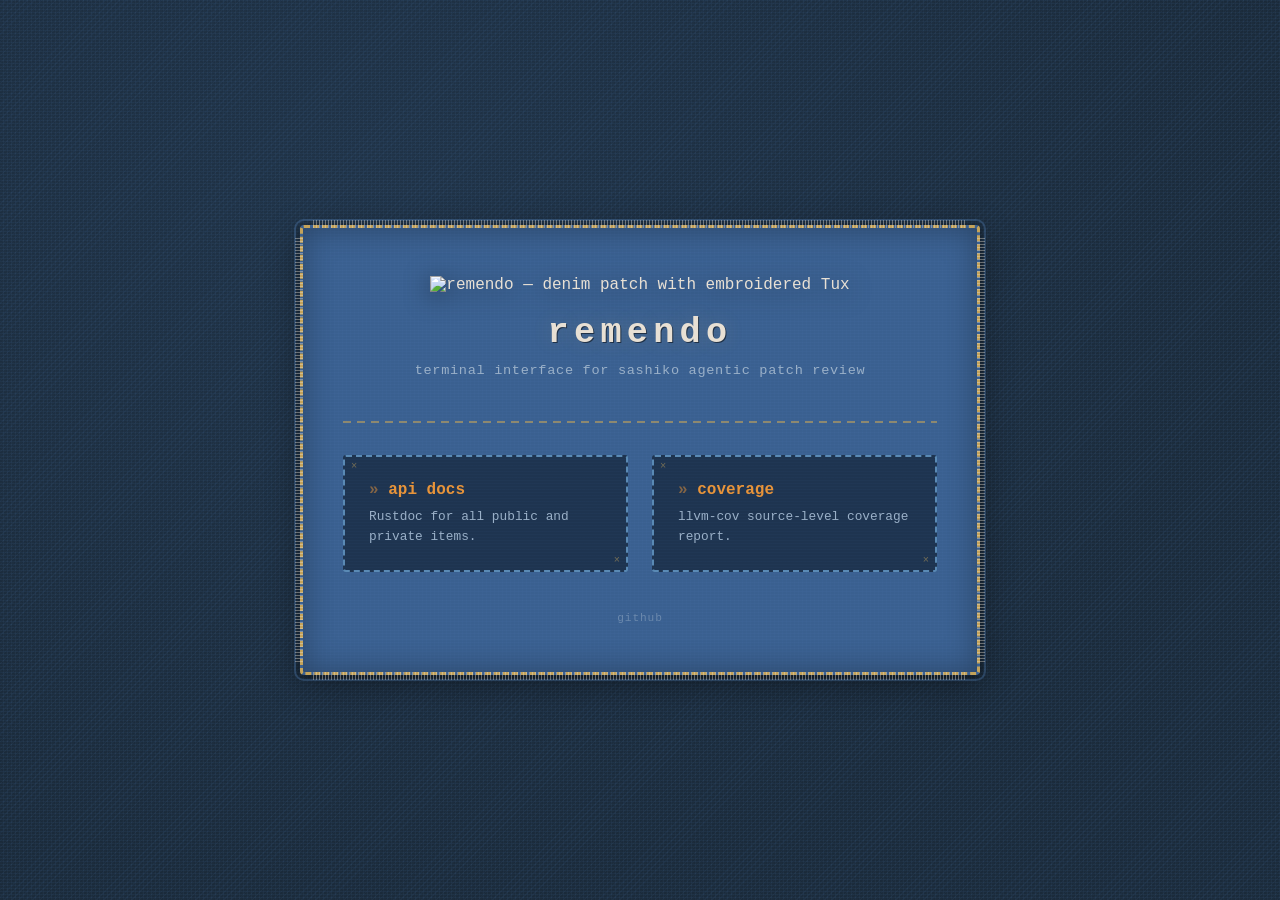
==== static/index.html @ 9be6d80c "Move Pages assets to static/, redesign index with denim aesthetic Relocate index.html from .github/p" ====
<!DOCTYPE html>
<html lang="en">
<head>
  <meta charset="utf-8">
  <meta name="viewport" content="width=device-width, initial-scale=1">
  <title>remendo — docs & coverage</title>
  <style>
    /* ── Reset & Base ─────────────────────────────────────── */
    :root {
      color-scheme: dark;
      --denim-dark:   #1a2a3a;
      --denim-mid:    #2c4a6e;
      --denim-light:  #4a7ab5;
      --denim-wash:   #5a8ac5;
      --thread-white: #e8e0d4;
      --thread-gold:  #c4a35a;
      --tux-orange:   #e8943a;
      --tux-black:    #1a1a1a;
      --patch-bg:     #3a6090;
      --card-bg:      #1e3450;
      --card-border:  #5a8ab5;
      --text-primary: #e8e0d4;
      --text-muted:   #9ab0c8;
      --link-color:   #e8943a;
      --link-hover:   #f0a850;
    }

    * { margin: 0; padding: 0; box-sizing: border-box; }

    body {
      font-family: 'Courier New', 'Consolas', 'Liberation Mono', monospace;
      min-height: 100vh;
      display: flex;
      flex-direction: column;
      align-items: center;
      justify-content: center;
      color: var(--text-primary);
      overflow-x: hidden;
    }

    /* ── Denim background texture (pure CSS) ──────────────── */
    body::before {
      content: '';
      position: fixed;
      inset: 0;
      z-index: -2;
      background-color: var(--denim-dark);
      /* Simulate denim weave with layered gradients */
      background-image:
        /* Horizontal thread lines */
        repeating-linear-gradient(
          0deg,
          transparent,
          transparent 2px,
          rgba(74, 122, 181, 0.08) 2px,
          rgba(74, 122, 181, 0.08) 3px
        ),
        /* Vertical thread lines */
        repeating-linear-gradient(
          90deg,
          transparent,
          transparent 3px,
          rgba(90, 138, 197, 0.06) 3px,
          rgba(90, 138, 197, 0.06) 4px
        ),
        /* Diagonal twill weave */
        repeating-linear-gradient(
          135deg,
          transparent,
          transparent 4px,
          rgba(44, 74, 110, 0.15) 4px,
          rgba(44, 74, 110, 0.15) 5px
        ),
        /* Base color variation */
        radial-gradient(
          ellipse at 30% 20%,
          rgba(74, 122, 181, 0.1) 0%,
          transparent 70%
        );
    }

    /* Subtle noise overlay for fabric texture */
    body::after {
      content: '';
      position: fixed;
      inset: 0;
      z-index: -1;
      opacity: 0.03;
      background-image:
        repeating-conic-gradient(
          rgba(255,255,255,0.3) 0% 25%,
          transparent 0% 50%
        );
      background-size: 4px 4px;
    }

    /* ── Main container — the "patch" ─────────────────────── */
    .patch {
      position: relative;
      max-width: 680px;
      width: 90%;
      margin: 2rem;
      padding: 3rem 2.5rem;
      background:
        /* Inner denim slightly lighter */
        repeating-linear-gradient(
          0deg,
          transparent,
          transparent 2px,
          rgba(90, 138, 197, 0.06) 2px,
          rgba(90, 138, 197, 0.06) 3px
        ),
        repeating-linear-gradient(
          90deg,
          transparent,
          transparent 3px,
          rgba(74, 122, 181, 0.05) 3px,
          rgba(74, 122, 181, 0.05) 4px
        ),
        var(--patch-bg);
      border-radius: 4px;
      /* Stitching border effect */
      border: 3px dashed var(--thread-gold);
      outline: 2px solid rgba(90, 138, 197, 0.3);
      outline-offset: 4px;
      box-shadow:
        /* Inner shadow for depth */
        inset 0 0 30px rgba(0, 0, 0, 0.3),
        /* Drop shadow */
        0 8px 32px rgba(0, 0, 0, 0.4),
        0 2px 8px rgba(0, 0, 0, 0.3);
    }

    /* ── Frayed edges (pseudo-elements) ───────────────────── */
    .patch::before,
    .patch::after {
      content: '';
      position: absolute;
      pointer-events: none;
    }

    /* Top/bottom frayed edge */
    .patch::before {
      top: -8px;
      left: 10px;
      right: 10px;
      height: 8px;
      background:
        repeating-linear-gradient(
          90deg,
          var(--thread-white) 0px,
          var(--thread-white) 1px,
          transparent 1px,
          transparent 3px
        );
      opacity: 0.4;
      filter: blur(0.3px);
    }

    .patch::after {
      bottom: -8px;
      left: 10px;
      right: 10px;
      height: 8px;
      background:
        repeating-linear-gradient(
          90deg,
          var(--thread-white) 0px,
          var(--thread-white) 1px,
          transparent 1px,
          transparent 3px
        );
      opacity: 0.4;
      filter: blur(0.3px);
    }

    /* Left/right frayed edges via box shadow on inner wrapper */
    .fray-left,
    .fray-right {
      position: absolute;
      top: 10px;
      bottom: 10px;
      width: 8px;
      background:
        repeating-linear-gradient(
          0deg,
          var(--thread-white) 0px,
          var(--thread-white) 1px,
          transparent 1px,
          transparent 3px
        );
      opacity: 0.4;
      filter: blur(0.3px);
      pointer-events: none;
    }

    .fray-left  { left: -8px; }
    .fray-right { right: -8px; }

    /* ── Hero section ─────────────────────────────────────── */
    .hero {
      text-align: center;
      margin-bottom: 2.5rem;
    }

    .logo {
      width: 160px;
      height: auto;
      margin-bottom: 1.2rem;
      filter: drop-shadow(0 4px 12px rgba(0, 0, 0, 0.5));
      /* Subtle embroidered look on hover */
      transition: transform 0.3s ease, filter 0.3s ease;
    }

    .logo:hover {
      transform: scale(1.05);
      filter: drop-shadow(0 6px 16px rgba(0, 0, 0, 0.6));
    }

    .title {
      font-size: 2.2rem;
      font-weight: 700;
      letter-spacing: 0.15em;
      text-transform: lowercase;
      color: var(--thread-white);
      text-shadow:
        1px 1px 0 rgba(0, 0, 0, 0.5),
        0 0 20px rgba(196, 163, 90, 0.2);
      margin-bottom: 0.4rem;
    }

    .subtitle {
      font-size: 0.85rem;
      color: var(--text-muted);
      letter-spacing: 0.05em;
      line-height: 1.6;
    }

    /* ── Stitch divider ───────────────────────────────────── */
    .stitch {
      border: none;
      height: 2px;
      margin: 0 0 2rem;
      background:
        repeating-linear-gradient(
          90deg,
          var(--thread-gold) 0px,
          var(--thread-gold) 8px,
          transparent 8px,
          transparent 14px
        );
      opacity: 0.6;
    }

    /* ── Cards — mini patches ─────────────────────────────── */
    .links {
      display: flex;
      gap: 1.5rem;
    }

    .card {
      flex: 1;
      padding: 1.5rem;
      background:
        repeating-linear-gradient(
          0deg,
          transparent,
          transparent 2px,
          rgba(74, 122, 181, 0.04) 2px,
          rgba(74, 122, 181, 0.04) 3px
        ),
        var(--card-bg);
      border: 2px dashed var(--card-border);
      border-radius: 3px;
      position: relative;
      transition: border-color 0.2s ease, box-shadow 0.2s ease;
    }

    .card:hover {
      border-color: var(--thread-gold);
      box-shadow:
        inset 0 0 15px rgba(196, 163, 90, 0.08),
        0 4px 16px rgba(0, 0, 0, 0.3);
    }

    /* Corner stitch marks on cards */
    .card::before,
    .card::after {
      content: '×';
      position: absolute;
      font-size: 0.65rem;
      color: var(--thread-gold);
      opacity: 0.5;
      line-height: 1;
    }

    .card::before {
      top: 4px;
      left: 6px;
    }

    .card::after {
      bottom: 4px;
      right: 6px;
    }

    .card h2 {
      margin: 0 0 0.5rem;
      font-size: 1rem;
      font-weight: 700;
    }

    .card h2 a {
      color: var(--link-color);
      text-decoration: none;
      transition: color 0.2s ease;
    }

    .card h2 a:hover {
      color: var(--link-hover);
      text-decoration: none;
    }

    .card h2 a::before {
      content: '» ';
      opacity: 0.5;
    }

    .card p {
      margin: 0;
      font-size: 0.8rem;
      color: var(--text-muted);
      line-height: 1.5;
    }

    /* ── Footer ───────────────────────────────────────────── */
    .footer {
      margin-top: 2.5rem;
      text-align: center;
      font-size: 0.7rem;
      color: var(--text-muted);
      opacity: 0.5;
      letter-spacing: 0.08em;
    }

    .footer a {
      color: var(--text-muted);
      text-decoration: none;
    }

    .footer a:hover {
      color: var(--link-color);
    }

    /* ── Responsive ───────────────────────────────────────── */
    @media (max-width: 540px) {
      .patch { padding: 2rem 1.5rem; }
      .links { flex-direction: column; gap: 1rem; }
      .title { font-size: 1.6rem; }
      .logo  { width: 120px; }
    }
  </style>
</head>
<body>
  <div class="patch">
    <div class="fray-left"></div>
    <div class="fray-right"></div>

    <div class="hero">
      <img src="../../../../assets/remendo-patch-sm.png" alt="remendo — denim patch with embroidered Tux" class="logo">
      <h1 class="title">remendo</h1>
      <p class="subtitle">terminal interface for sashiko agentic patch review</p>
    </div>

    <hr class="stitch">

    <div class="links">
      <div class="card">
        <h2><a href="rustdoc/remendo_tui/index.html">api docs</a></h2>
        <p>Rustdoc for all public and private items.</p>
      </div>
      <div class="card">
        <h2><a href="coverage/index.html">coverage</a></h2>
        <p>llvm-cov source-level coverage report.</p>
      </div>
    </div>

    <div class="footer">
      <a href="https://github.com/derekbarbosa/remendo-tui">github</a>
    </div>
  </div>
</body>
</html>
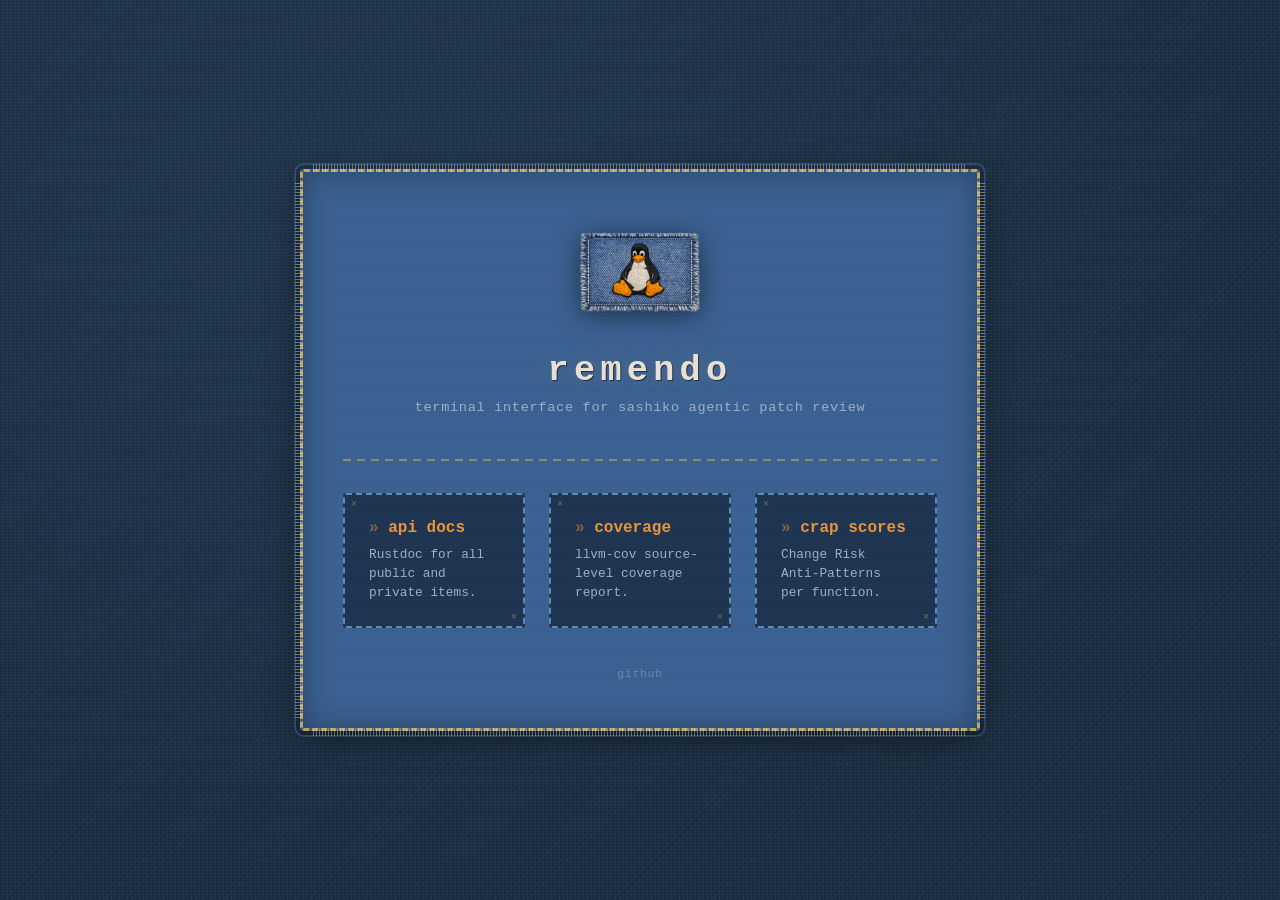
==== commit be924c4f: "Add CRAP badge, HTML report page, coverage theme, and docs audit fixes Add dynamic shields.io CRAP b" ====
--- a/static/index.html
+++ b/static/index.html
@@ -367,7 +367,7 @@
     <div class="fray-right"></div>
 
     <div class="hero">
-      <img src="../../../../assets/remendo-patch-sm.png" alt="remendo — denim patch with embroidered Tux" class="logo">
+      <img src="assets/remendo-patch-sm.png" alt="remendo — denim patch with embroidered Tux" class="logo">
       <h1 class="title">remendo</h1>
       <p class="subtitle">terminal interface for sashiko agentic patch review</p>
     </div>
@@ -383,6 +383,10 @@
         <h2><a href="coverage/index.html">coverage</a></h2>
         <p>llvm-cov source-level coverage report.</p>
       </div>
+      <div class="card">
+        <h2><a href="crap/">crap scores</a></h2>
+        <p>Change Risk Anti-Patterns per function.</p>
+      </div>
     </div>
 
     <div class="footer">
